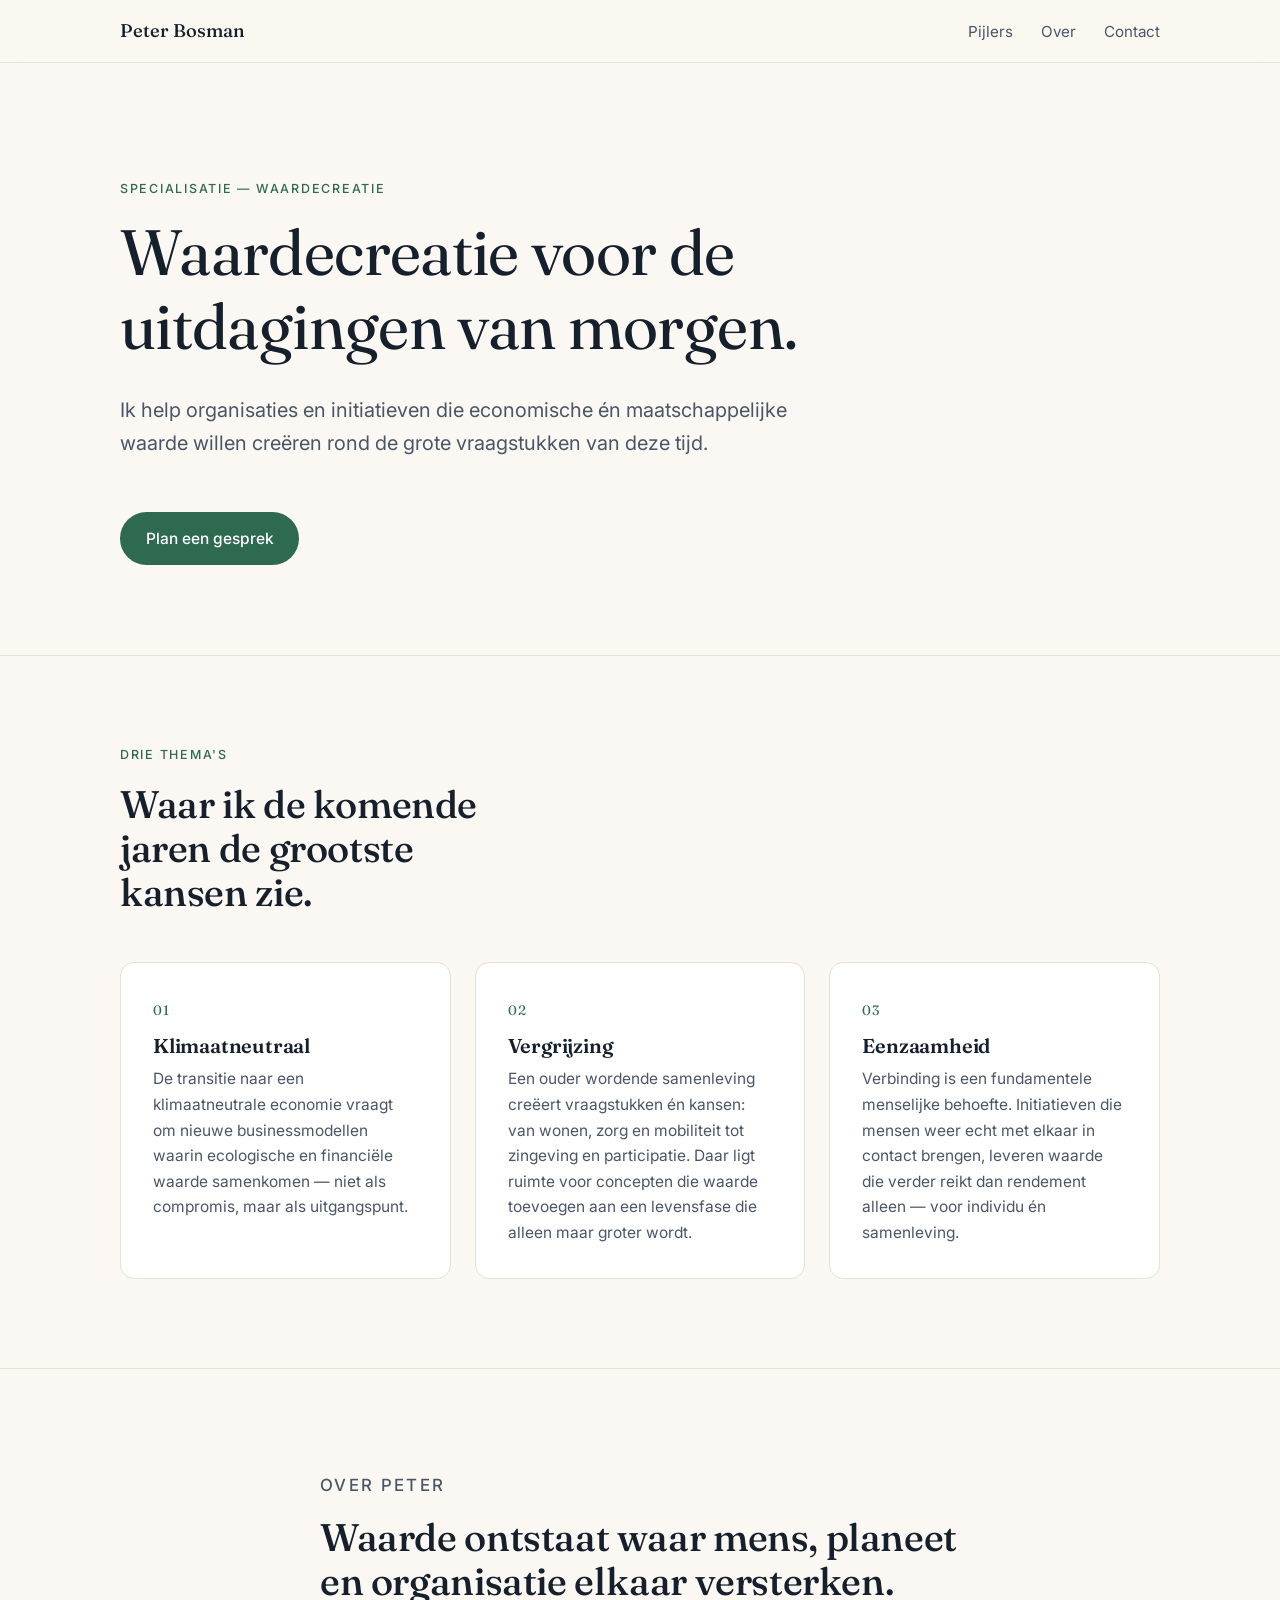
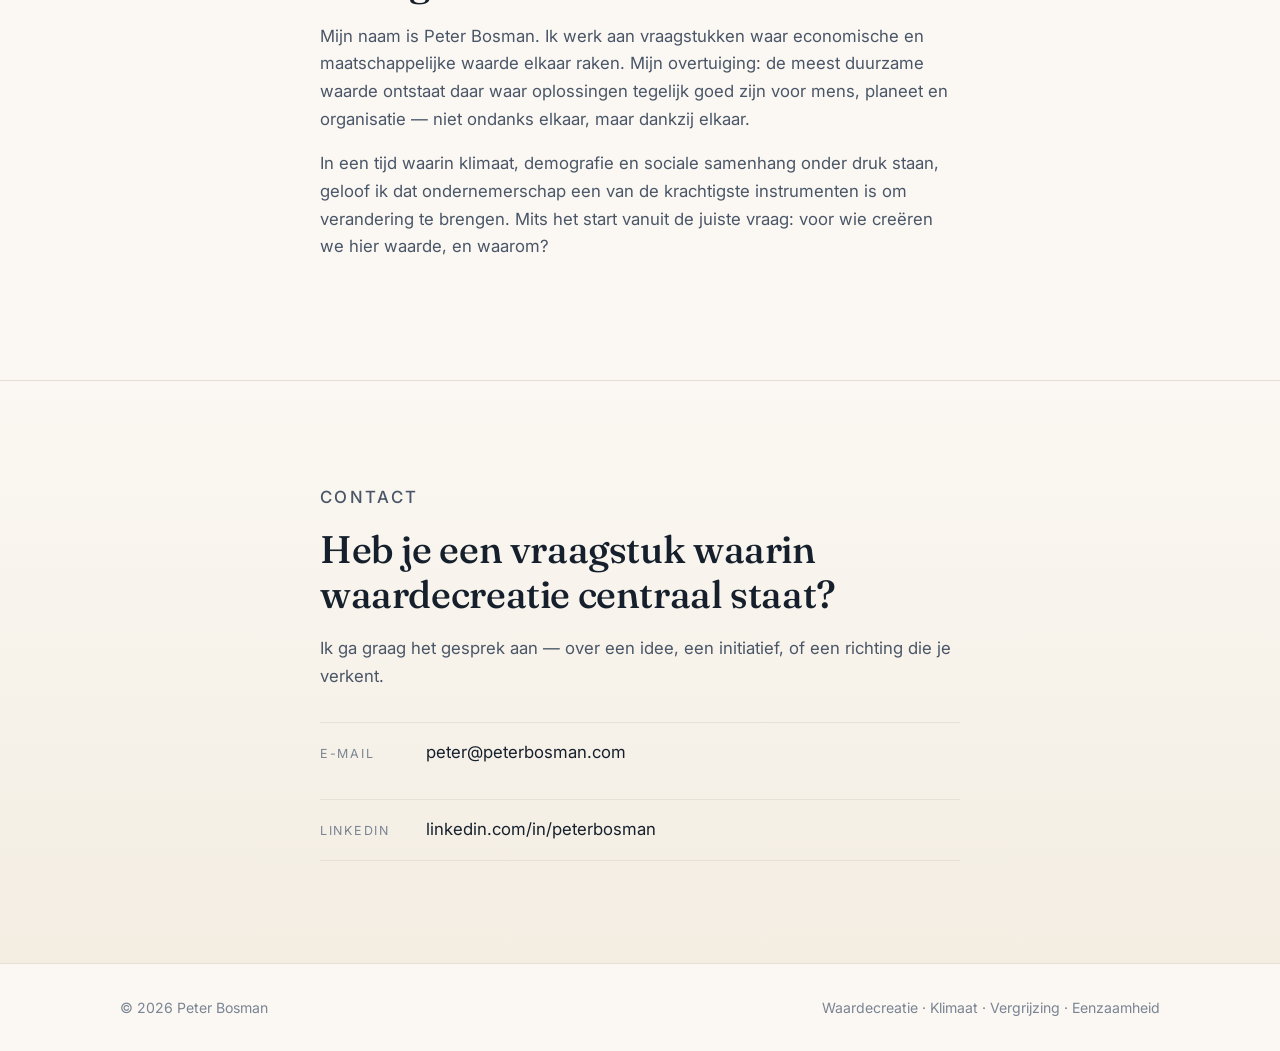
==== index.html @ 2e10d00f "Add files via upload" ====
<!doctype html>
<html lang="nl">
<head>
  <meta charset="utf-8" />
  <meta name="viewport" content="width=device-width, initial-scale=1" />
  <title>Peter Bosman — Waardecreatie</title>
  <meta name="description" content="Peter Bosman helpt organisaties en initiatieven waardecreatie vormgeven rond klimaatneutraal, vergrijzing en eenzaamheid." />
  <meta property="og:title" content="Peter Bosman — Waardecreatie" />
  <meta property="og:description" content="Waardecreatie voor de uitdagingen van morgen: klimaatneutraal, vergrijzing en eenzaamheid." />
  <meta property="og:type" content="website" />
  <meta property="og:url" content="https://peterbosman.com" />
  <link rel="preconnect" href="https://fonts.googleapis.com" />
  <link rel="preconnect" href="https://fonts.gstatic.com" crossorigin />
  <link rel="stylesheet" href="https://fonts.googleapis.com/css2?family=Fraunces:opsz,wght@9..144,400;9..144,500;9..144,600&family=Inter:wght@400;500;600&display=swap" />
  <link rel="stylesheet" href="styles.css" />
</head>
<body>
  <header class="site-header">
    <div class="container header-inner">
      <a href="#top" class="brand">Peter Bosman</a>
      <nav aria-label="Hoofdnavigatie">
        <a href="#pijlers">Pijlers</a>
        <a href="#over">Over</a>
        <a href="#contact">Contact</a>
      </nav>
    </div>
  </header>

  <main id="top">
    <section class="hero">
      <div class="container">
        <p class="eyebrow">Specialisatie — Waardecreatie</p>
        <h1>Waardecreatie voor de uitdagingen van morgen.</h1>
        <p class="lede">
          Ik help organisaties en initiatieven die economische én maatschappelijke waarde willen creëren rond de grote vraagstukken van deze tijd.
        </p>
        <a class="cta" href="#contact">Plan een gesprek</a>
      </div>
    </section>

    <section id="pijlers" class="pillars">
      <div class="container">
        <header class="section-head">
          <p class="eyebrow">Drie thema's</p>
          <h2>Waar ik de komende jaren de grootste kansen zie.</h2>
        </header>

        <div class="cards">
          <article class="card">
            <span class="card-index">01</span>
            <h3>Klimaatneutraal</h3>
            <p>
              De transitie naar een klimaatneutrale economie vraagt om nieuwe businessmodellen
              waarin ecologische en financiële waarde samenkomen — niet als compromis, maar als
              uitgangspunt.
            </p>
          </article>

          <article class="card">
            <span class="card-index">02</span>
            <h3>Vergrijzing</h3>
            <p>
              Een ouder wordende samenleving creëert vraagstukken én kansen: van wonen, zorg en
              mobiliteit tot zingeving en participatie. Daar ligt ruimte voor concepten die
              waarde toevoegen aan een levensfase die alleen maar groter wordt.
            </p>
          </article>

          <article class="card">
            <span class="card-index">03</span>
            <h3>Eenzaamheid</h3>
            <p>
              Verbinding is een fundamentele menselijke behoefte. Initiatieven die mensen weer
              echt met elkaar in contact brengen, leveren waarde die verder reikt dan rendement
              alleen — voor individu én samenleving.
            </p>
          </article>
        </div>
      </div>
    </section>

    <section id="over" class="about">
      <div class="container narrow">
        <p class="eyebrow">Over Peter</p>
        <h2>Waarde ontstaat waar mens, planeet en organisatie elkaar versterken.</h2>
        <p>
          Mijn naam is Peter Bosman. Ik werk aan vraagstukken waar economische en maatschappelijke
          waarde elkaar raken. Mijn overtuiging: de meest duurzame waarde ontstaat daar waar
          oplossingen tegelijk goed zijn voor mens, planeet en organisatie — niet ondanks elkaar,
          maar dankzij elkaar.
        </p>
        <p>
          In een tijd waarin klimaat, demografie en sociale samenhang onder druk staan, geloof ik
          dat ondernemerschap een van de krachtigste instrumenten is om verandering te brengen.
          Mits het start vanuit de juiste vraag: voor wie creëren we hier waarde, en waarom?
        </p>
      </div>
    </section>

    <section id="contact" class="contact">
      <div class="container narrow">
        <p class="eyebrow">Contact</p>
        <h2>Heb je een vraagstuk waarin waardecreatie centraal staat?</h2>
        <p>Ik ga graag het gesprek aan — over een idee, een initiatief, of een richting die je verkent.</p>
        <ul class="contact-list">
          <li>
            <span class="contact-label">E-mail</span>
            <a href="mailto:peter@peterbosman.com">peter@peterbosman.com</a>
          </li>
          <li>
            <span class="contact-label">LinkedIn</span>
            <a href="https://www.linkedin.com/" rel="noopener">linkedin.com/in/peterbosman</a>
          </li>
        </ul>
      </div>
    </section>
  </main>

  <footer class="site-footer">
    <div class="container footer-inner">
      <span>&copy; <span id="year">2026</span> Peter Bosman</span>
      <span class="footer-tag">Waardecreatie · Klimaat · Vergrijzing · Eenzaamheid</span>
    </div>
  </footer>

  <script>
    document.getElementById('year').textContent = new Date().getFullYear();
  </script>
</body>
</html>
---- styles.css ----
:root {
  --bg: #fbf8f3;
  --bg-elevated: #ffffff;
  --ink: #16202c;
  --ink-soft: #4a5667;
  --ink-muted: #7a8493;
  --rule: #e6e0d6;
  --accent: #2d6a4f;
  --accent-ink: #1b4332;
  --accent-soft: #d8e6dd;
  --max: 1120px;
  --narrow: 720px;
  --radius: 14px;
  --shadow: 0 1px 2px rgba(22, 32, 44, 0.04), 0 8px 24px rgba(22, 32, 44, 0.05);
}

* { box-sizing: border-box; }

html { scroll-behavior: smooth; }

body {
  margin: 0;
  font-family: 'Inter', system-ui, -apple-system, 'Segoe UI', Roboto, sans-serif;
  font-size: 17px;
  line-height: 1.65;
  color: var(--ink);
  background: var(--bg);
  -webkit-font-smoothing: antialiased;
  text-rendering: optimizeLegibility;
}

h1, h2, h3 {
  font-family: 'Fraunces', Georgia, 'Times New Roman', serif;
  font-weight: 500;
  letter-spacing: -0.01em;
  color: var(--ink);
  margin: 0 0 0.5em;
  line-height: 1.15;
}

h1 { font-size: clamp(2.2rem, 4.6vw + 1rem, 4rem); font-weight: 400; }
h2 { font-size: clamp(1.6rem, 2.2vw + 1rem, 2.4rem); }
h3 { font-size: 1.25rem; font-weight: 600; }

p { margin: 0 0 1em; }

a {
  color: var(--accent-ink);
  text-decoration: none;
  border-bottom: 1px solid currentColor;
  transition: color 0.15s ease;
}

a:hover { color: var(--accent); }

.container {
  max-width: var(--max);
  margin: 0 auto;
  padding: 0 clamp(1.25rem, 4vw, 2.5rem);
}

.container.narrow { max-width: var(--narrow); }

.eyebrow {
  font-size: 0.78rem;
  text-transform: uppercase;
  letter-spacing: 0.14em;
  color: var(--accent);
  font-weight: 500;
  margin: 0 0 1rem;
}

/* Header */
.site-header {
  position: sticky;
  top: 0;
  z-index: 10;
  background: rgba(251, 248, 243, 0.85);
  backdrop-filter: saturate(140%) blur(8px);
  border-bottom: 1px solid var(--rule);
}

.header-inner {
  display: flex;
  align-items: center;
  justify-content: space-between;
  padding-top: 1rem;
  padding-bottom: 1rem;
}

.brand {
  font-family: 'Fraunces', Georgia, serif;
  font-size: 1.15rem;
  font-weight: 500;
  color: var(--ink);
  border: 0;
}

.site-header nav {
  display: flex;
  gap: clamp(1rem, 2.5vw, 1.75rem);
}

.site-header nav a {
  color: var(--ink-soft);
  border: 0;
  font-size: 0.95rem;
}

.site-header nav a:hover { color: var(--accent); }

/* Hero */
.hero {
  padding: clamp(4rem, 9vw, 7.5rem) 0 clamp(3.5rem, 7vw, 6rem);
}

.hero h1 {
  max-width: 18ch;
}

.lede {
  font-size: clamp(1.05rem, 0.6vw + 1rem, 1.25rem);
  color: var(--ink-soft);
  max-width: 56ch;
  margin-top: 1.25rem;
}

.cta {
  display: inline-block;
  margin-top: 2rem;
  padding: 0.85rem 1.6rem;
  background: var(--accent);
  color: #fff;
  border: 0;
  border-radius: 999px;
  font-weight: 500;
  font-size: 0.97rem;
  transition: background 0.15s ease, transform 0.15s ease;
}

.cta:hover {
  background: var(--accent-ink);
  color: #fff;
  transform: translateY(-1px);
}

/* Pillars */
.pillars {
  padding: clamp(3.5rem, 7vw, 6rem) 0;
  border-top: 1px solid var(--rule);
}

.section-head {
  max-width: 38ch;
  margin-bottom: clamp(2rem, 4vw, 3rem);
}

.cards {
  display: grid;
  grid-template-columns: repeat(auto-fit, minmax(260px, 1fr));
  gap: clamp(1rem, 2vw, 1.5rem);
}

.card {
  background: var(--bg-elevated);
  border: 1px solid var(--rule);
  border-radius: var(--radius);
  padding: clamp(1.5rem, 2.5vw, 2rem);
  transition: transform 0.2s ease, box-shadow 0.2s ease, border-color 0.2s ease;
}

.card:hover {
  transform: translateY(-2px);
  box-shadow: var(--shadow);
  border-color: var(--accent-soft);
}

.card-index {
  display: inline-block;
  font-family: 'Fraunces', Georgia, serif;
  font-size: 0.85rem;
  color: var(--accent);
  letter-spacing: 0.08em;
  margin-bottom: 0.75rem;
}

.card h3 { margin-bottom: 0.6rem; }

.card p {
  color: var(--ink-soft);
  font-size: 0.97rem;
  margin: 0;
}

/* About */
.about {
  padding: clamp(4rem, 8vw, 6.5rem) 0;
  border-top: 1px solid var(--rule);
}

.about p {
  color: var(--ink-soft);
  font-size: 1.05rem;
}

/* Contact */
.contact {
  padding: clamp(4rem, 8vw, 6.5rem) 0;
  border-top: 1px solid var(--rule);
  background: linear-gradient(180deg, var(--bg) 0%, #f3ede2 100%);
}

.contact p {
  color: var(--ink-soft);
  font-size: 1.05rem;
}

.contact-list {
  list-style: none;
  margin: 2rem 0 0;
  padding: 0;
  display: grid;
  gap: 1rem;
}

.contact-list li {
  display: grid;
  grid-template-columns: 90px 1fr;
  align-items: baseline;
  gap: 1rem;
  padding: 1rem 0;
  border-top: 1px solid var(--rule);
}

.contact-list li:last-child { border-bottom: 1px solid var(--rule); }

.contact-label {
  font-size: 0.78rem;
  text-transform: uppercase;
  letter-spacing: 0.14em;
  color: var(--ink-muted);
}

.contact-list a {
  font-size: 1.05rem;
  border: 0;
  color: var(--ink);
}

.contact-list a:hover { color: var(--accent); }

/* Footer */
.site-footer {
  border-top: 1px solid var(--rule);
  padding: 2rem 0;
  font-size: 0.88rem;
  color: var(--ink-muted);
}

.footer-inner {
  display: flex;
  justify-content: space-between;
  gap: 1rem;
  flex-wrap: wrap;
}

@media (max-width: 540px) {
  .site-header nav a:nth-child(1) { display: none; }
  .footer-tag { display: none; }
  .contact-list li { grid-template-columns: 1fr; gap: 0.25rem; }
}

@media (prefers-reduced-motion: reduce) {
  html { scroll-behavior: auto; }
  * { transition: none !important; }
}
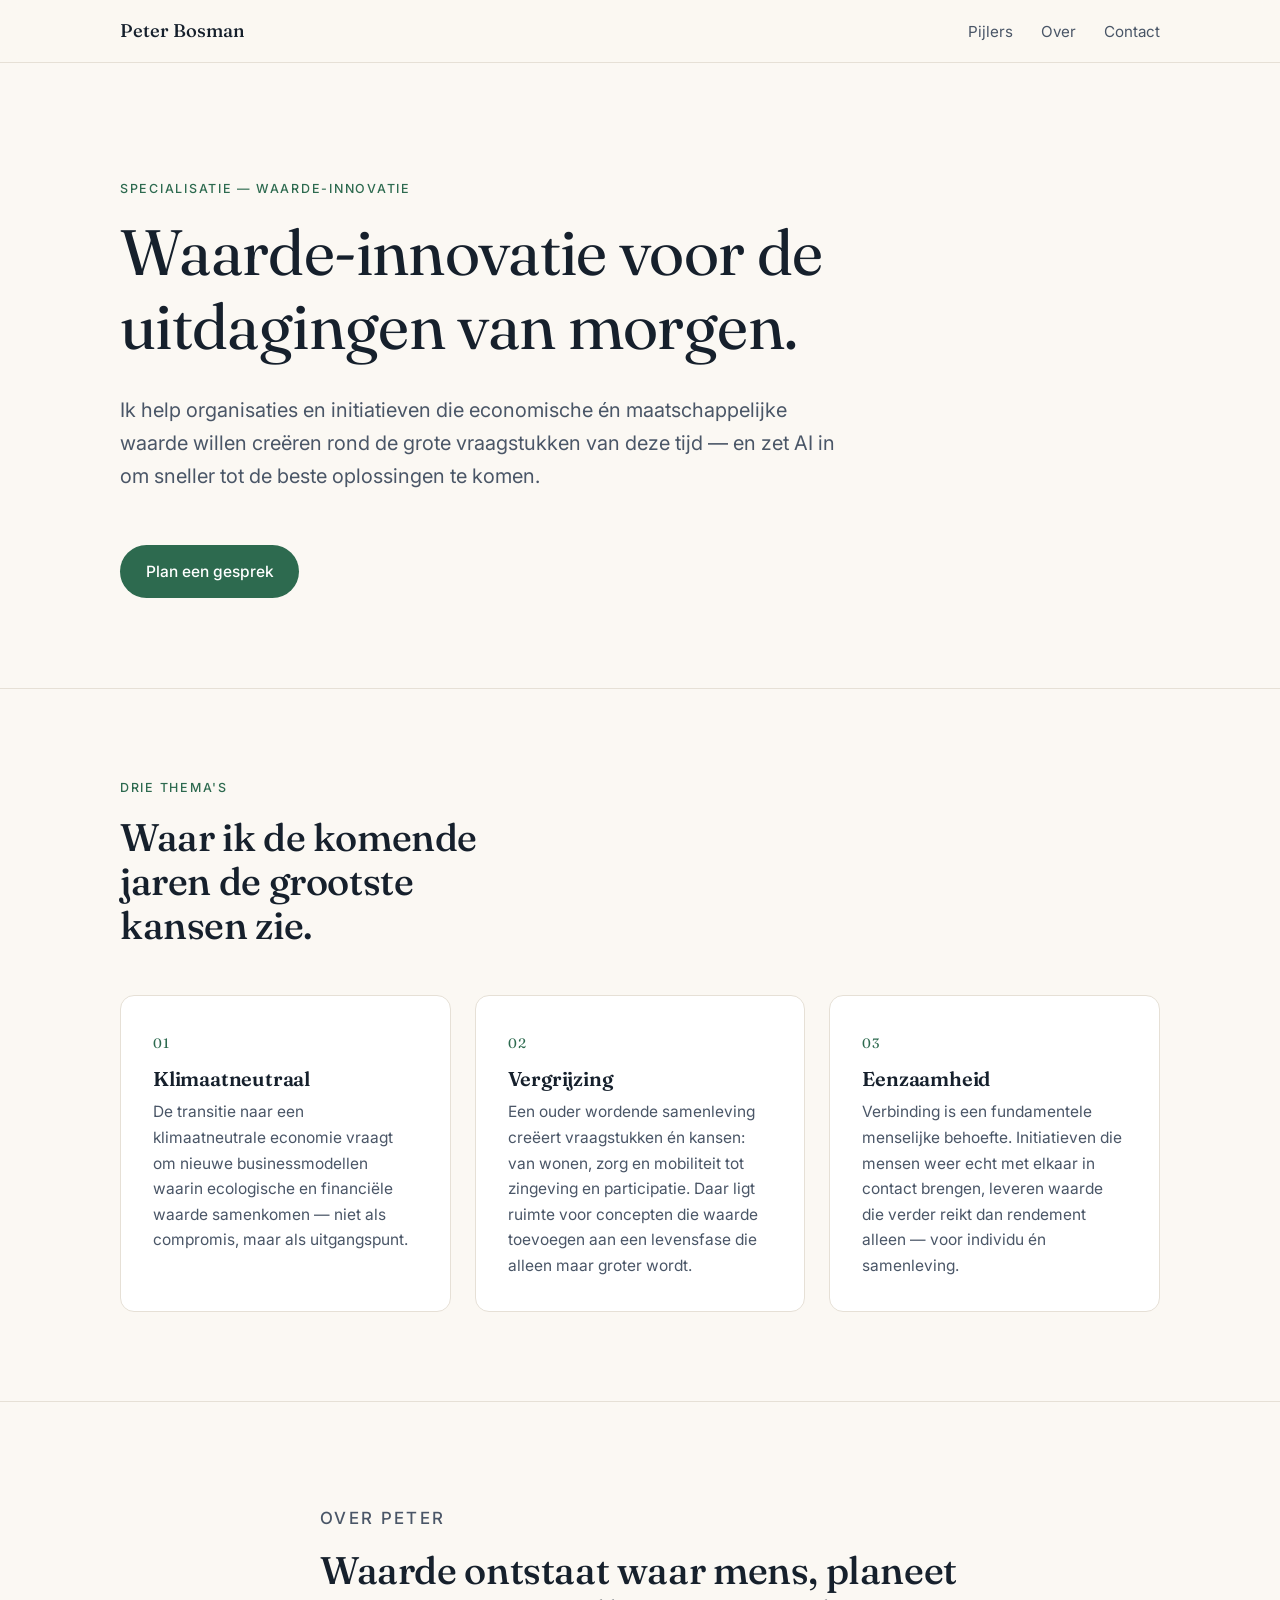
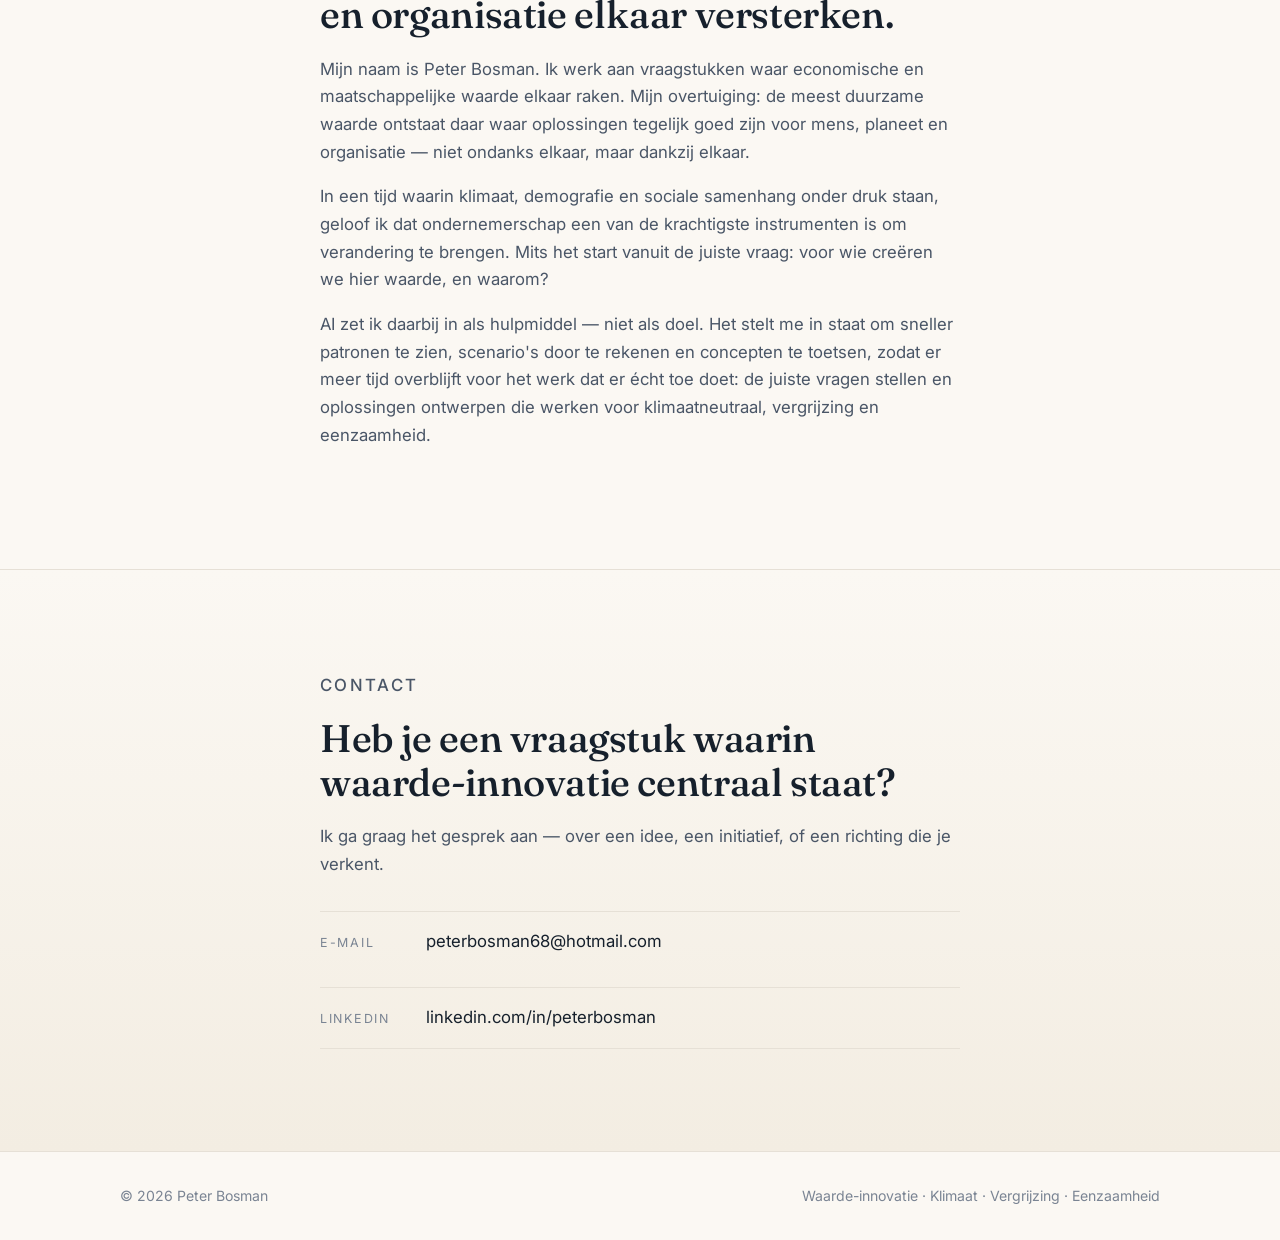
==== commit d6e5b210: "Change references from waardecreatie to waarde-innovatie" ====
--- a/index.html
+++ b/index.html
@@ -3,10 +3,10 @@
 <head>
   <meta charset="utf-8" />
   <meta name="viewport" content="width=device-width, initial-scale=1" />
-  <title>Peter Bosman — Waardecreatie</title>
-  <meta name="description" content="Peter Bosman helpt organisaties en initiatieven waardecreatie vormgeven rond klimaatneutraal, vergrijzing en eenzaamheid." />
-  <meta property="og:title" content="Peter Bosman — Waardecreatie" />
-  <meta property="og:description" content="Waardecreatie voor de uitdagingen van morgen: klimaatneutraal, vergrijzing en eenzaamheid." />
+  <title>Peter Bosman — Waarde-innovatie</title>
+  <meta name="description" content="Peter Bosman helpt organisaties en initiatieven waarde-innovatie vormgeven rond klimaatneutraal, vergrijzing en eenzaamheid — met AI als versneller." />
+  <meta property="og:title" content="Peter Bosman — Waarde-innovatie" />
+  <meta property="og:description" content="Waarde-innovatie voor de uitdagingen van morgen: klimaatneutraal, vergrijzing en eenzaamheid, met AI als hulpmiddel." />
   <meta property="og:type" content="website" />
   <meta property="og:url" content="https://peterbosman.com" />
   <link rel="preconnect" href="https://fonts.googleapis.com" />
@@ -29,10 +29,10 @@
   <main id="top">
     <section class="hero">
       <div class="container">
-        <p class="eyebrow">Specialisatie — Waardecreatie</p>
-        <h1>Waardecreatie voor de uitdagingen van morgen.</h1>
+        <p class="eyebrow">Specialisatie — Waarde-innovatie</p>
+        <h1>Waarde-innovatie voor de uitdagingen van morgen.</h1>
         <p class="lede">
-          Ik help organisaties en initiatieven die economische én maatschappelijke waarde willen creëren rond de grote vraagstukken van deze tijd.
+          Ik help organisaties en initiatieven die economische én maatschappelijke waarde willen creëren rond de grote vraagstukken van deze tijd — en zet AI in om sneller tot de beste oplossingen te komen.
         </p>
         <a class="cta" href="#contact">Plan een gesprek</a>
       </div>
@@ -94,18 +94,24 @@
           dat ondernemerschap een van de krachtigste instrumenten is om verandering te brengen.
           Mits het start vanuit de juiste vraag: voor wie creëren we hier waarde, en waarom?
         </p>
+        <p>
+          AI zet ik daarbij in als hulpmiddel — niet als doel. Het stelt me in staat om sneller
+          patronen te zien, scenario's door te rekenen en concepten te toetsen, zodat er meer
+          tijd overblijft voor het werk dat er écht toe doet: de juiste vragen stellen en
+          oplossingen ontwerpen die werken voor klimaatneutraal, vergrijzing en eenzaamheid.
+        </p>
       </div>
     </section>
 
     <section id="contact" class="contact">
       <div class="container narrow">
         <p class="eyebrow">Contact</p>
-        <h2>Heb je een vraagstuk waarin waardecreatie centraal staat?</h2>
+        <h2>Heb je een vraagstuk waarin waarde-innovatie centraal staat?</h2>
         <p>Ik ga graag het gesprek aan — over een idee, een initiatief, of een richting die je verkent.</p>
         <ul class="contact-list">
           <li>
             <span class="contact-label">E-mail</span>
-            <a href="mailto:peter@peterbosman.com">peter@peterbosman.com</a>
+            <a href="mailto:peterbosman68@hotmail.com">peterbosman68@hotmail.com</a>
           </li>
           <li>
             <span class="contact-label">LinkedIn</span>
@@ -119,7 +125,7 @@
   <footer class="site-footer">
     <div class="container footer-inner">
       <span>&copy; <span id="year">2026</span> Peter Bosman</span>
-      <span class="footer-tag">Waardecreatie · Klimaat · Vergrijzing · Eenzaamheid</span>
+      <span class="footer-tag">Waarde-innovatie · Klimaat · Vergrijzing · Eenzaamheid</span>
     </div>
   </footer>
 
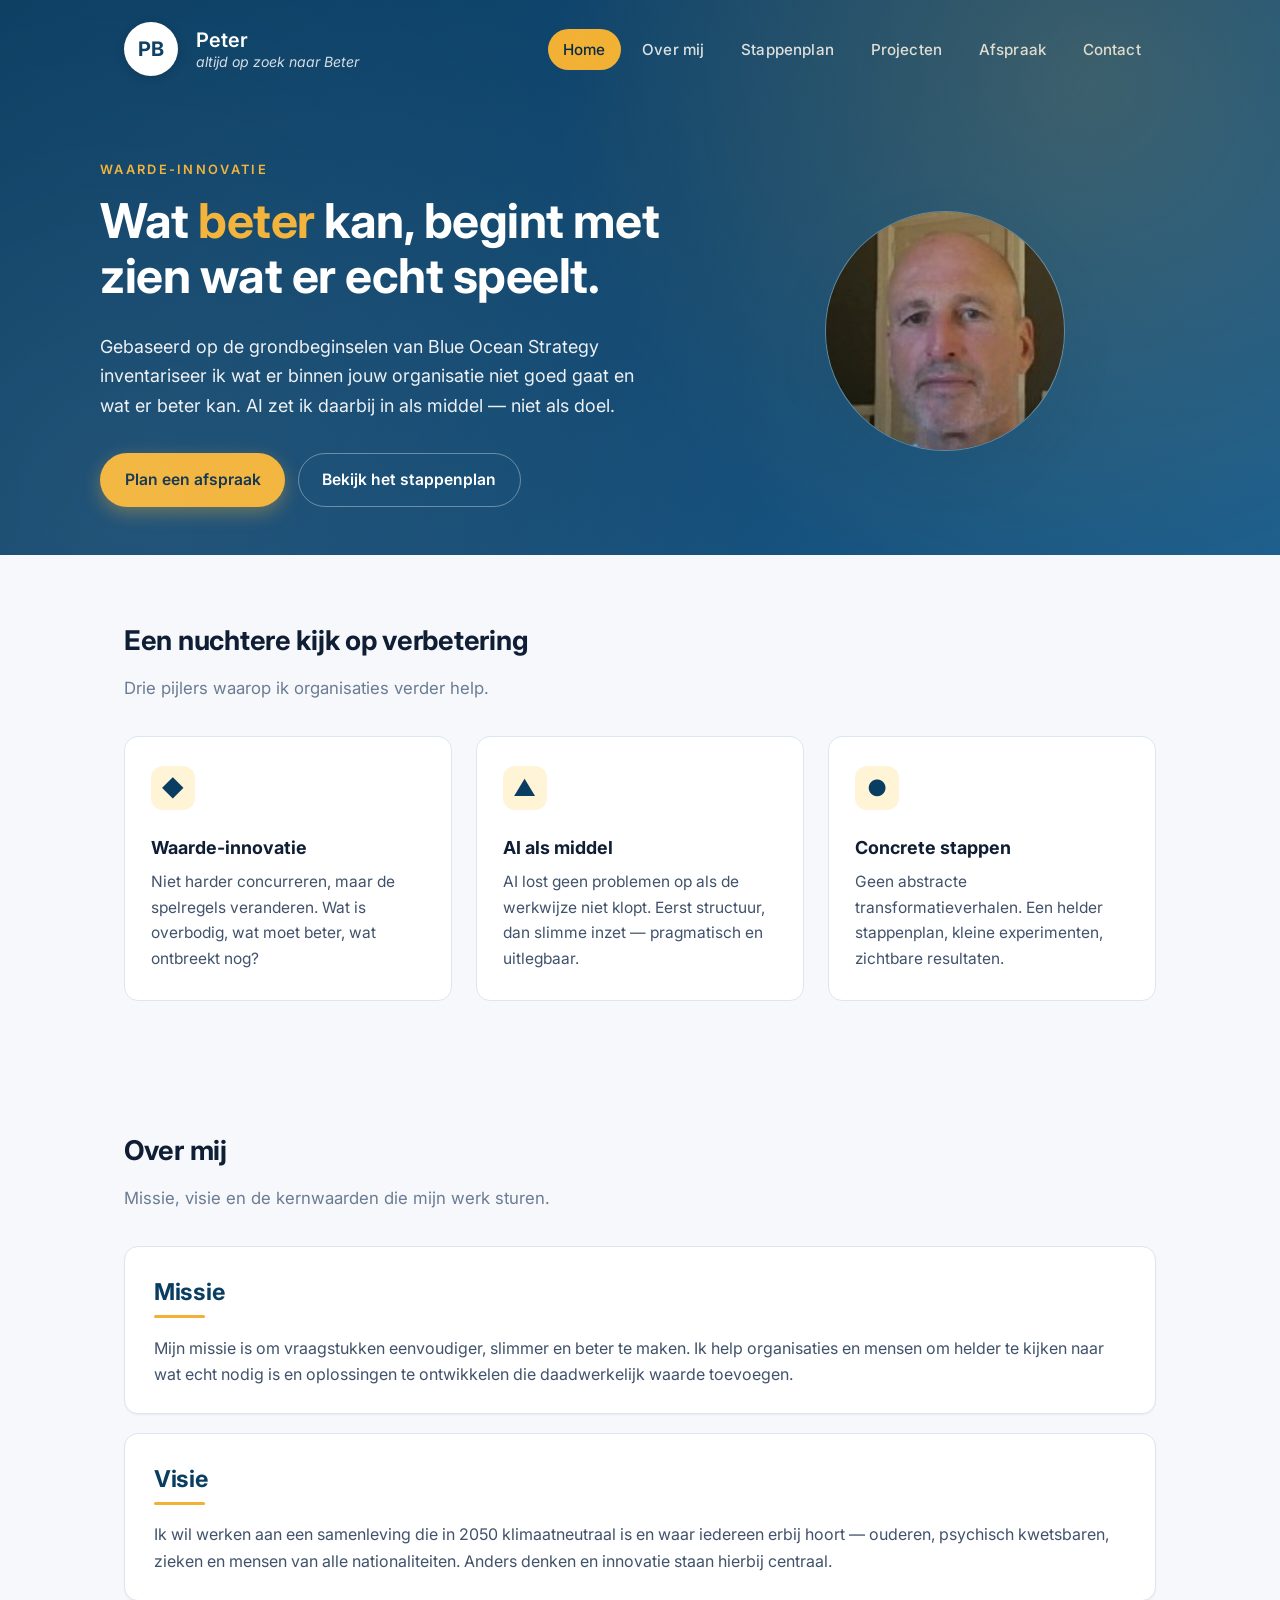
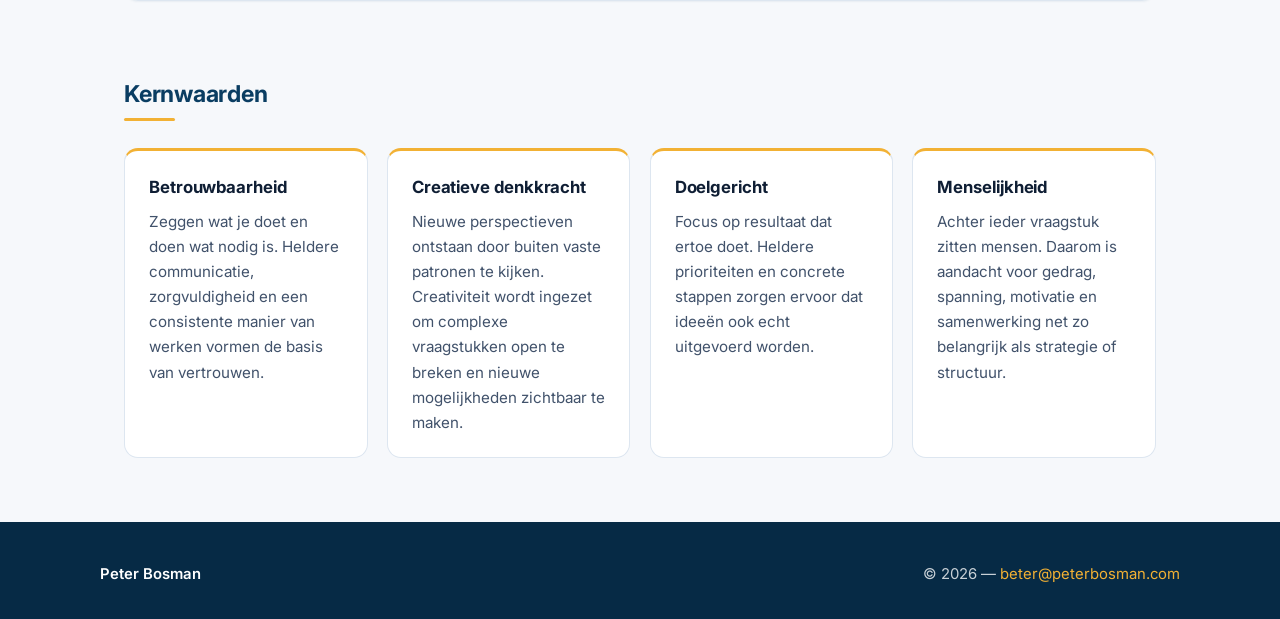
==== commit 38117639: "Add complete website files" ====
--- a/index.html
+++ b/index.html
@@ -1,136 +1,153 @@
-<!doctype html>
+<!DOCTYPE html>
 <html lang="nl">
 <head>
-  <meta charset="utf-8" />
-  <meta name="viewport" content="width=device-width, initial-scale=1" />
-  <title>Peter Bosman — Waarde-innovatie</title>
-  <meta name="description" content="Peter Bosman helpt organisaties en initiatieven waarde-innovatie vormgeven rond klimaatneutraal, vergrijzing en eenzaamheid — met AI als versneller." />
-  <meta property="og:title" content="Peter Bosman — Waarde-innovatie" />
-  <meta property="og:description" content="Waarde-innovatie voor de uitdagingen van morgen: klimaatneutraal, vergrijzing en eenzaamheid, met AI als hulpmiddel." />
-  <meta property="og:type" content="website" />
-  <meta property="og:url" content="https://peterbosman.com" />
-  <link rel="preconnect" href="https://fonts.googleapis.com" />
-  <link rel="preconnect" href="https://fonts.gstatic.com" crossorigin />
-  <link rel="stylesheet" href="https://fonts.googleapis.com/css2?family=Fraunces:opsz,wght@9..144,400;9..144,500;9..144,600&family=Inter:wght@400;500;600&display=swap" />
-  <link rel="stylesheet" href="styles.css" />
+    <meta charset="UTF-8">
+    <meta name="viewport" content="width=device-width, initial-scale=1.0">
+    <meta name="description" content="Peter Bosman helpt organisaties met waarde-innovatie en AI: ontdek wat beter kan, vereenvoudig wat overbodig is, en zet AI in als middel — niet als doel.">
+    <title>Peter Bosman — Waarde-innovatie</title>
+    <link rel="preconnect" href="https://fonts.googleapis.com">
+    <link rel="preconnect" href="https://fonts.gstatic.com" crossorigin>
+    <link href="https://fonts.googleapis.com/css2?family=Inter:wght@400;500;600;700&display=swap" rel="stylesheet">
+    <link rel="stylesheet" href="styles/style.css">
 </head>
 <body>
-  <header class="site-header">
-    <div class="container header-inner">
-      <a href="#top" class="brand">Peter Bosman</a>
-      <nav aria-label="Hoofdnavigatie">
-        <a href="#pijlers">Pijlers</a>
-        <a href="#over">Over</a>
-        <a href="#contact">Contact</a>
-      </nav>
-    </div>
-  </header>
+    <header class="site-header">
+        <div class="header-inner">
+            <div class="header-row">
+                <a class="brand" href="index.html">
+                    <span class="brand-mark">PB</span>
+                    <span class="brand-text">
+                        <span class="brand-name">Peter</span>
+                        <span class="brand-tagline">altijd op zoek naar Beter</span>
+                    </span>
+                </a>
+                <nav class="site-nav" aria-label="Hoofdmenu">
+                    <a href="index.html" class="active">Home</a>
+                    <a href="index.html#over-mij">Over mij</a>
+                    <a href="stappenplan.html">Stappenplan</a>
+                    <a href="projecten.html">Projecten</a>
+                    <a href="afspraak.html">Afspraak</a>
+                    <a href="contact.html">Contact</a>
+                </nav>
+            </div>
+        </div>
 
-  <main id="top">
-    <section class="hero">
-      <div class="container">
-        <p class="eyebrow">Specialisatie — Waarde-innovatie</p>
-        <h1>Waarde-innovatie voor de uitdagingen van morgen.</h1>
-        <p class="lede">
-          Ik help organisaties en initiatieven die economische én maatschappelijke waarde willen creëren rond de grote vraagstukken van deze tijd — en zet AI in om sneller tot de beste oplossingen te komen.
-        </p>
-        <a class="cta" href="#contact">Plan een gesprek</a>
-      </div>
-    </section>
+        <section class="hero">
+            <div class="hero-inner">
+                <div>
+                    <span class="hero-eyebrow">Waarde-innovatie</span>
+                    <h1>Wat <em>beter</em> kan, begint met<br>zien wat er echt speelt.</h1>
+                    <p class="hero-lead">
+                        Gebaseerd op de grondbeginselen van Blue Ocean Strategy inventariseer ik
+                        wat er binnen jouw organisatie niet goed gaat en wat er beter kan.
+                        AI zet ik daarbij in als middel — niet als doel.
+                    </p>
+                    <div class="hero-actions">
+                        <a class="btn btn-primary" href="afspraak.html">Plan een afspraak</a>
+                        <a class="btn btn-ghost" href="stappenplan.html">Bekijk het stappenplan</a>
+                    </div>
+                </div>
+                <div class="hero-portrait">
+                    <div class="portrait-frame">
+                        <img src="images/peter.jpg" alt="Portret van Peter Bosman" onerror="this.style.display='none'; this.parentNode.textContent='Peter';">
+                    </div>
+                </div>
+            </div>
+        </section>
+    </header>
 
-    <section id="pijlers" class="pillars">
-      <div class="container">
-        <header class="section-head">
-          <p class="eyebrow">Drie thema's</p>
-          <h2>Waar ik de komende jaren de grootste kansen zie.</h2>
-        </header>
+    <main>
+        <section class="section">
+            <h2 class="section-title">Een nuchtere kijk op verbetering</h2>
+            <p class="section-subtitle">
+                Drie pijlers waarop ik organisaties verder help.
+            </p>
+            <div class="pillars">
+                <article class="pillar">
+                    <div class="pillar-icon">◆</div>
+                    <h3>Waarde-innovatie</h3>
+                    <p>Niet harder concurreren, maar de spelregels veranderen. Wat is overbodig, wat moet beter, wat ontbreekt nog?</p>
+                </article>
+                <article class="pillar">
+                    <div class="pillar-icon">▲</div>
+                    <h3>AI als middel</h3>
+                    <p>AI lost geen problemen op als de werkwijze niet klopt. Eerst structuur, dan slimme inzet — pragmatisch en uitlegbaar.</p>
+                </article>
+                <article class="pillar">
+                    <div class="pillar-icon">●</div>
+                    <h3>Concrete stappen</h3>
+                    <p>Geen abstracte transformatieverhalen. Een helder stappenplan, kleine experimenten, zichtbare resultaten.</p>
+                </article>
+            </div>
+        </section>
 
-        <div class="cards">
-          <article class="card">
-            <span class="card-index">01</span>
-            <h3>Klimaatneutraal</h3>
-            <p>
-              De transitie naar een klimaatneutrale economie vraagt om nieuwe businessmodellen
-              waarin ecologische en financiële waarde samenkomen — niet als compromis, maar als
-              uitgangspunt.
+        <section class="section" id="over-mij">
+            <h2 class="section-title">Over mij</h2>
+            <p class="section-subtitle">
+                Missie, visie en de kernwaarden die mijn werk sturen.
             </p>
-          </article>
 
-          <article class="card">
-            <span class="card-index">02</span>
-            <h3>Vergrijzing</h3>
-            <p>
-              Een ouder wordende samenleving creëert vraagstukken én kansen: van wonen, zorg en
-              mobiliteit tot zingeving en participatie. Daar ligt ruimte voor concepten die
-              waarde toevoegen aan een levensfase die alleen maar groter wordt.
-            </p>
-          </article>
+            <div class="about-block">
+                <h3>Missie</h3>
+                <p>
+                    Mijn missie is om vraagstukken eenvoudiger, slimmer en beter te maken.
+                    Ik help organisaties en mensen om helder te kijken naar wat echt nodig
+                    is en oplossingen te ontwikkelen die daadwerkelijk waarde toevoegen.
+                </p>
+            </div>
 
-          <article class="card">
-            <span class="card-index">03</span>
-            <h3>Eenzaamheid</h3>
-            <p>
-              Verbinding is een fundamentele menselijke behoefte. Initiatieven die mensen weer
-              echt met elkaar in contact brengen, leveren waarde die verder reikt dan rendement
-              alleen — voor individu én samenleving.
-            </p>
-          </article>
+            <div class="about-block">
+                <h3>Visie</h3>
+                <p>
+                    Ik wil werken aan een samenleving die in 2050 klimaatneutraal is en
+                    waar iedereen erbij hoort — ouderen, psychisch kwetsbaren, zieken en
+                    mensen van alle nationaliteiten. Anders denken en innovatie staan
+                    hierbij centraal.
+                </p>
+            </div>
+
+            <h3 class="values-heading">Kernwaarden</h3>
+            <div class="values">
+                <article class="value">
+                    <h4>Betrouwbaarheid</h4>
+                    <p>
+                        Zeggen wat je doet en doen wat nodig is. Heldere communicatie,
+                        zorgvuldigheid en een consistente manier van werken vormen de
+                        basis van vertrouwen.
+                    </p>
+                </article>
+                <article class="value">
+                    <h4>Creatieve denkkracht</h4>
+                    <p>
+                        Nieuwe perspectieven ontstaan door buiten vaste patronen te kijken.
+                        Creativiteit wordt ingezet om complexe vraagstukken open te breken
+                        en nieuwe mogelijkheden zichtbaar te maken.
+                    </p>
+                </article>
+                <article class="value">
+                    <h4>Doelgericht</h4>
+                    <p>
+                        Focus op resultaat dat ertoe doet. Heldere prioriteiten en concrete
+                        stappen zorgen ervoor dat ideeën ook echt uitgevoerd worden.
+                    </p>
+                </article>
+                <article class="value">
+                    <h4>Menselijkheid</h4>
+                    <p>
+                        Achter ieder vraagstuk zitten mensen. Daarom is aandacht voor gedrag,
+                        spanning, motivatie en samenwerking net zo belangrijk als strategie
+                        of structuur.
+                    </p>
+                </article>
+            </div>
+        </section>
+    </main>
+
+    <footer class="site-footer">
+        <div class="footer-inner">
+            <span class="footer-brand">Peter Bosman</span>
+            <span>&copy; 2026 — <a href="mailto:beter@peterbosman.com">beter@peterbosman.com</a></span>
         </div>
-      </div>
-    </section>
-
-    <section id="over" class="about">
-      <div class="container narrow">
-        <p class="eyebrow">Over Peter</p>
-        <h2>Waarde ontstaat waar mens, planeet en organisatie elkaar versterken.</h2>
-        <p>
-          Mijn naam is Peter Bosman. Ik werk aan vraagstukken waar economische en maatschappelijke
-          waarde elkaar raken. Mijn overtuiging: de meest duurzame waarde ontstaat daar waar
-          oplossingen tegelijk goed zijn voor mens, planeet en organisatie — niet ondanks elkaar,
-          maar dankzij elkaar.
-        </p>
-        <p>
-          In een tijd waarin klimaat, demografie en sociale samenhang onder druk staan, geloof ik
-          dat ondernemerschap een van de krachtigste instrumenten is om verandering te brengen.
-          Mits het start vanuit de juiste vraag: voor wie creëren we hier waarde, en waarom?
-        </p>
-        <p>
-          AI zet ik daarbij in als hulpmiddel — niet als doel. Het stelt me in staat om sneller
-          patronen te zien, scenario's door te rekenen en concepten te toetsen, zodat er meer
-          tijd overblijft voor het werk dat er écht toe doet: de juiste vragen stellen en
-          oplossingen ontwerpen die werken voor klimaatneutraal, vergrijzing en eenzaamheid.
-        </p>
-      </div>
-    </section>
-
-    <section id="contact" class="contact">
-      <div class="container narrow">
-        <p class="eyebrow">Contact</p>
-        <h2>Heb je een vraagstuk waarin waarde-innovatie centraal staat?</h2>
-        <p>Ik ga graag het gesprek aan — over een idee, een initiatief, of een richting die je verkent.</p>
-        <ul class="contact-list">
-          <li>
-            <span class="contact-label">E-mail</span>
-            <a href="mailto:peterbosman68@hotmail.com">peterbosman68@hotmail.com</a>
-          </li>
-          <li>
-            <span class="contact-label">LinkedIn</span>
-            <a href="https://www.linkedin.com/" rel="noopener">linkedin.com/in/peterbosman</a>
-          </li>
-        </ul>
-      </div>
-    </section>
-  </main>
-
-  <footer class="site-footer">
-    <div class="container footer-inner">
-      <span>&copy; <span id="year">2026</span> Peter Bosman</span>
-      <span class="footer-tag">Waarde-innovatie · Klimaat · Vergrijzing · Eenzaamheid</span>
-    </div>
-  </footer>
-
-  <script>
-    document.getElementById('year').textContent = new Date().getFullYear();
-  </script>
+    </footer>
 </body>
 </html>
--- a/styles/style.css
+++ b/styles/style.css
@@ -0,0 +1,698 @@
+/* =====================================================
+   Peter Bosman — Waarde-innovatie
+   Professionele stijl, geinspireerd op rust, helderheid
+   en vertrouwen.
+   ===================================================== */
+
+:root {
+    --color-bg: #f6f8fb;
+    --color-surface: #ffffff;
+    --color-surface-alt: #eef3fa;
+    --color-ink: #0f1e34;
+    --color-ink-soft: #41526b;
+    --color-muted: #6b7c93;
+    --color-primary: #0a3d62;
+    --color-primary-dark: #062a45;
+    --color-accent: #f2b134;
+    --color-accent-soft: #fff4d6;
+    --color-line: #dde6f0;
+    --shadow-sm: 0 1px 2px rgba(10, 61, 98, 0.06);
+    --shadow-md: 0 8px 24px rgba(10, 61, 98, 0.08);
+    --shadow-lg: 0 20px 50px rgba(10, 61, 98, 0.12);
+    --radius-sm: 8px;
+    --radius-md: 14px;
+    --radius-lg: 22px;
+    --max-width: 1080px;
+    --font-sans: 'Inter', 'Segoe UI', system-ui, -apple-system, sans-serif;
+    --font-serif: 'Source Serif 4', 'Georgia', serif;
+}
+
+* { box-sizing: border-box; }
+
+html { scroll-behavior: smooth; }
+
+body {
+    font-family: var(--font-sans);
+    margin: 0;
+    padding: 0;
+    background: var(--color-bg);
+    color: var(--color-ink);
+    line-height: 1.65;
+    -webkit-font-smoothing: antialiased;
+    min-height: 100vh;
+    display: flex;
+    flex-direction: column;
+}
+
+img { max-width: 100%; display: block; }
+
+a { color: var(--color-primary); text-decoration: none; }
+a:hover { color: var(--color-primary-dark); text-decoration: underline; }
+
+/* ---------- Header ---------- */
+.site-header {
+    background: linear-gradient(135deg, #0a3d62 0%, #134a73 55%, #1b5e8e 100%);
+    color: #fff;
+    position: relative;
+    overflow: hidden;
+}
+.site-header::after {
+    content: "";
+    position: absolute;
+    inset: 0;
+    background:
+      radial-gradient(circle at 85% 15%, rgba(242, 177, 52, 0.18), transparent 45%),
+      radial-gradient(circle at 10% 90%, rgba(255, 255, 255, 0.08), transparent 50%);
+    pointer-events: none;
+}
+.header-inner {
+    position: relative;
+    max-width: var(--max-width);
+    margin: 0 auto;
+    padding: 1.4em 1.5em;
+    display: flex;
+    flex-direction: column;
+    gap: 1.4em;
+}
+.brand {
+    display: flex;
+    align-items: center;
+    gap: 1.1em;
+    text-decoration: none;
+    color: #fff;
+}
+.brand:hover { text-decoration: none; }
+.brand-mark {
+    width: 54px;
+    height: 54px;
+    border-radius: 50%;
+    background: #fff;
+    color: var(--color-primary);
+    font-weight: 700;
+    font-size: 1.25em;
+    letter-spacing: 0.02em;
+    display: flex;
+    align-items: center;
+    justify-content: center;
+    box-shadow: 0 2px 10px rgba(0, 0, 0, 0.18);
+    flex-shrink: 0;
+}
+.brand-text { display: flex; flex-direction: column; line-height: 1.15; }
+.brand-name {
+    font-size: 1.25em;
+    font-weight: 600;
+    letter-spacing: 0.01em;
+}
+.brand-tagline {
+    font-size: 0.88em;
+    opacity: 0.82;
+    font-style: italic;
+    margin-top: 0.15em;
+}
+
+/* ---------- Navigation ---------- */
+.site-nav {
+    display: flex;
+    flex-wrap: wrap;
+    gap: 0.4em;
+    margin-left: auto;
+}
+.site-nav a {
+    color: rgba(255, 255, 255, 0.85);
+    padding: 0.5em 1em;
+    border-radius: 999px;
+    font-weight: 500;
+    font-size: 0.95em;
+    letter-spacing: 0.01em;
+    transition: background 0.2s ease, color 0.2s ease;
+    text-decoration: none;
+}
+.site-nav a:hover {
+    background: rgba(255, 255, 255, 0.12);
+    color: #fff;
+    text-decoration: none;
+}
+.site-nav a.active {
+    background: var(--color-accent);
+    color: var(--color-primary-dark);
+}
+
+.header-row {
+    display: flex;
+    align-items: center;
+    justify-content: space-between;
+    gap: 1.5em;
+    flex-wrap: wrap;
+}
+
+/* ---------- Hero ---------- */
+.hero {
+    position: relative;
+    padding: 3.5em 1.5em 3em;
+    color: #fff;
+}
+.hero-inner {
+    max-width: var(--max-width);
+    margin: 0 auto;
+    display: grid;
+    grid-template-columns: 1.2fr 1fr;
+    gap: 3em;
+    align-items: center;
+}
+.hero-eyebrow {
+    display: inline-block;
+    font-size: 0.8em;
+    font-weight: 600;
+    letter-spacing: 0.18em;
+    text-transform: uppercase;
+    color: var(--color-accent);
+    margin-bottom: 1em;
+}
+.hero h1 {
+    font-size: clamp(2em, 4vw, 3em);
+    line-height: 1.15;
+    margin: 0 0 0.6em 0;
+    font-weight: 700;
+    letter-spacing: -0.01em;
+}
+.hero h1 em {
+    font-style: normal;
+    color: var(--color-accent);
+}
+.hero-lead {
+    font-size: 1.12em;
+    line-height: 1.65;
+    color: rgba(255, 255, 255, 0.92);
+    max-width: 38em;
+    margin: 0 0 1.8em 0;
+}
+.hero-actions { display: flex; gap: 0.8em; flex-wrap: wrap; }
+
+.hero-portrait {
+    position: relative;
+    display: flex;
+    justify-content: center;
+    align-items: center;
+}
+.hero-portrait .portrait-frame {
+    width: 240px;
+    height: 240px;
+    border-radius: 50%;
+    background: rgba(255, 255, 255, 0.08);
+    border: 1px solid rgba(255, 255, 255, 0.25);
+    box-shadow: var(--shadow-lg);
+    overflow: hidden;
+    display: flex;
+    align-items: center;
+    justify-content: center;
+    color: rgba(255, 255, 255, 0.55);
+    font-size: 0.9em;
+}
+.hero-portrait .portrait-frame img {
+    width: 100%; height: 100%; object-fit: cover;
+}
+
+/* ---------- Buttons ---------- */
+.btn {
+    display: inline-flex;
+    align-items: center;
+    gap: 0.5em;
+    padding: 0.85em 1.5em;
+    border-radius: 999px;
+    font-weight: 600;
+    font-size: 0.98em;
+    text-decoration: none;
+    transition: transform 0.15s ease, box-shadow 0.2s ease, background 0.2s ease;
+    border: 1px solid transparent;
+    cursor: pointer;
+}
+.btn-primary {
+    background: var(--color-accent);
+    color: var(--color-primary-dark);
+    box-shadow: 0 6px 18px rgba(242, 177, 52, 0.35);
+}
+.btn-primary:hover {
+    background: #ffc04f;
+    color: var(--color-primary-dark);
+    text-decoration: none;
+    transform: translateY(-1px);
+}
+.btn-ghost {
+    background: transparent;
+    color: #fff;
+    border-color: rgba(255, 255, 255, 0.35);
+}
+.btn-ghost:hover {
+    background: rgba(255, 255, 255, 0.1);
+    color: #fff;
+    text-decoration: none;
+}
+
+/* ---------- Page header (sub-pages) ---------- */
+.page-header {
+    background: linear-gradient(135deg, #0a3d62 0%, #134a73 100%);
+    color: #fff;
+    padding: 2.8em 1.5em 3.2em;
+    position: relative;
+}
+.page-header-inner {
+    max-width: var(--max-width);
+    margin: 0 auto;
+    text-align: center;
+}
+.page-header h1 {
+    font-size: clamp(1.8em, 3vw, 2.4em);
+    margin: 0;
+    font-weight: 700;
+    letter-spacing: -0.01em;
+}
+.page-header .page-subtitle {
+    margin: 0.6em 0 0;
+    color: rgba(255, 255, 255, 0.82);
+    font-size: 1.05em;
+}
+
+/* ---------- Main ---------- */
+main { flex: 1; }
+.section {
+    max-width: var(--max-width);
+    margin: 0 auto;
+    padding: 4em 1.5em;
+}
+.section--tight { padding: 2.5em 1.5em; }
+.section--card {
+    margin: -3em auto 4em;
+    background: var(--color-surface);
+    border-radius: var(--radius-lg);
+    box-shadow: var(--shadow-md);
+    padding: 3em 2.5em;
+    position: relative;
+    z-index: 2;
+}
+
+.section-title {
+    font-size: 1.7em;
+    margin: 0 0 0.4em;
+    color: var(--color-ink);
+    font-weight: 700;
+    letter-spacing: -0.01em;
+}
+.section-subtitle {
+    color: var(--color-muted);
+    margin: 0 0 2em;
+    font-size: 1.05em;
+}
+
+/* ---------- Pillars (home) ---------- */
+.pillars {
+    display: grid;
+    grid-template-columns: repeat(auto-fit, minmax(240px, 1fr));
+    gap: 1.5em;
+}
+.pillar {
+    background: var(--color-surface);
+    border: 1px solid var(--color-line);
+    border-radius: var(--radius-md);
+    padding: 1.8em 1.6em;
+    transition: transform 0.2s ease, box-shadow 0.2s ease, border-color 0.2s ease;
+}
+.pillar:hover {
+    transform: translateY(-3px);
+    box-shadow: var(--shadow-md);
+    border-color: transparent;
+}
+.pillar-icon {
+    width: 44px;
+    height: 44px;
+    border-radius: 12px;
+    background: var(--color-accent-soft);
+    color: var(--color-primary);
+    display: flex;
+    align-items: center;
+    justify-content: center;
+    margin-bottom: 1em;
+    font-size: 1.4em;
+    font-weight: 700;
+}
+.pillar h3 {
+    font-size: 1.12em;
+    margin: 0 0 0.4em;
+    color: var(--color-ink);
+}
+.pillar p {
+    margin: 0;
+    color: var(--color-ink-soft);
+    font-size: 0.97em;
+}
+
+/* ---------- Over mij ---------- */
+.about-block {
+    background: var(--color-surface);
+    border: 1px solid var(--color-line);
+    border-radius: var(--radius-md);
+    padding: 1.6em 1.8em;
+    margin-bottom: 1.2em;
+    box-shadow: var(--shadow-sm);
+}
+.about-block h3 {
+    font-size: 1.45em;
+    margin: 0 0 0.7em;
+    color: var(--color-primary);
+    font-weight: 700;
+    letter-spacing: -0.01em;
+    display: inline-block;
+    position: relative;
+    padding-bottom: 0.3em;
+}
+.about-block h3::after {
+    content: "";
+    position: absolute;
+    left: 0;
+    bottom: 0;
+    width: 2.2em;
+    height: 3px;
+    background: var(--color-accent);
+    border-radius: 2px;
+}
+.about-block p {
+    margin: 0;
+    color: var(--color-ink-soft);
+    font-size: 1em;
+}
+.values-heading {
+    font-size: 1.45em;
+    margin: 2.4em 0 1.2em;
+    color: var(--color-primary);
+    font-weight: 700;
+    letter-spacing: -0.01em;
+    display: inline-block;
+    position: relative;
+    padding-bottom: 0.3em;
+}
+.values-heading::after {
+    content: "";
+    position: absolute;
+    left: 0;
+    bottom: 0;
+    width: 2.2em;
+    height: 3px;
+    background: var(--color-accent);
+    border-radius: 2px;
+}
+.values {
+    display: grid;
+    grid-template-columns: repeat(auto-fit, minmax(240px, 1fr));
+    gap: 1.2em;
+}
+.value {
+    background: var(--color-surface);
+    border: 1px solid var(--color-line);
+    border-top: 3px solid var(--color-accent);
+    border-radius: var(--radius-md);
+    padding: 1.4em 1.5em;
+    transition: transform 0.2s ease, box-shadow 0.2s ease, border-color 0.2s ease;
+}
+.value:hover {
+    transform: translateY(-2px);
+    box-shadow: var(--shadow-md);
+}
+.value h4 {
+    font-size: 1.05em;
+    margin: 0 0 0.45em;
+    color: var(--color-ink);
+    font-weight: 700;
+    letter-spacing: -0.005em;
+}
+.value p {
+    margin: 0;
+    color: var(--color-ink-soft);
+    font-size: 0.95em;
+}
+
+/* ---------- Stappenplan ---------- */
+.steps {
+    list-style: none;
+    counter-reset: stepcounter;
+    padding: 0;
+    margin: 0;
+    display: grid;
+    gap: 1em;
+}
+.steps li {
+    counter-increment: stepcounter;
+    background: var(--color-surface);
+    border: 1px solid var(--color-line);
+    border-radius: var(--radius-md);
+    padding: 1.4em 1.6em 1.4em 4.5em;
+    position: relative;
+    box-shadow: var(--shadow-sm);
+    transition: transform 0.2s ease, box-shadow 0.2s ease;
+}
+.steps li:hover {
+    transform: translateX(3px);
+    box-shadow: var(--shadow-md);
+}
+.steps li::before {
+    content: counter(stepcounter);
+    position: absolute;
+    left: 1.2em;
+    top: 50%;
+    transform: translateY(-50%);
+    width: 2.2em;
+    height: 2.2em;
+    border-radius: 50%;
+    background: var(--color-primary);
+    color: #fff;
+    display: flex;
+    align-items: center;
+    justify-content: center;
+    font-weight: 700;
+    font-size: 1.05em;
+}
+.steps li strong {
+    display: block;
+    font-size: 1.08em;
+    color: var(--color-ink);
+    margin-bottom: 0.15em;
+}
+.steps li .step-desc {
+    color: var(--color-ink-soft);
+    font-size: 0.97em;
+}
+
+/* ---------- Projecten ---------- */
+.project-list {
+    list-style: none;
+    padding: 0;
+    margin: 0;
+    display: grid;
+    grid-template-columns: repeat(auto-fit, minmax(280px, 1fr));
+    gap: 1.4em;
+}
+.project-list li {
+    background: var(--color-surface);
+    border: 1px solid var(--color-line);
+    border-radius: var(--radius-md);
+    padding: 0;
+    box-shadow: var(--shadow-sm);
+    transition: transform 0.2s ease, box-shadow 0.2s ease;
+    position: relative;
+    overflow: hidden;
+    display: flex;
+    flex-direction: column;
+}
+.project-list li::before {
+    content: "";
+    position: absolute;
+    top: 0; left: 0;
+    width: 4px;
+    height: 100%;
+    background: var(--color-accent);
+    z-index: 2;
+}
+.project-image {
+    width: 100%;
+    height: 170px;
+    display: flex;
+    align-items: center;
+    justify-content: center;
+    overflow: hidden;
+    border-bottom: 1px solid var(--color-line);
+}
+.project-image img {
+    max-width: 75%;
+    max-height: 75%;
+    object-fit: contain;
+    transition: transform 0.3s ease;
+}
+.project-image--112 { background: #d6eef7; }
+.project-image--novanorm { background: #ffffff; }
+.project-image--gbbc { background: linear-gradient(135deg, #0a3d62, #134a73); }
+.project-image--screenshot {
+    background: #1a1018;
+}
+.project-image--screenshot img {
+    width: 100%;
+    height: 100%;
+    max-width: 100%;
+    max-height: 100%;
+    object-fit: cover;
+}
+.project-list li:hover .project-image img {
+    transform: scale(1.04);
+}
+.project-text {
+    padding: 1.5em 1.6em 1.6em;
+    flex: 1;
+}
+.project-list li:hover {
+    transform: translateY(-3px);
+    box-shadow: var(--shadow-md);
+}
+.project-list li strong {
+    display: block;
+    color: var(--color-primary);
+    font-size: 1.08em;
+    margin-bottom: 0.4em;
+}
+.project-list li a {
+    color: var(--color-ink-soft);
+    text-decoration: none;
+    display: block;
+}
+.project-list li a:hover { text-decoration: none; }
+.project-list li a::after {
+    content: "";
+    position: absolute;
+    inset: 0;
+    border-radius: var(--radius-md);
+}
+.project-list li .external-arrow {
+    color: var(--color-accent);
+    margin-left: 0.3em;
+    display: inline-block;
+    transition: transform 0.2s ease;
+}
+.project-list li:hover .external-arrow {
+    transform: translate(2px, -2px);
+}
+
+/* ---------- Contact ---------- */
+.contact-card {
+    max-width: 560px;
+    margin: 0 auto;
+    background: var(--color-surface);
+    border-radius: var(--radius-md);
+    padding: 2.4em 2em;
+    box-shadow: var(--shadow-md);
+    border: 1px solid var(--color-line);
+}
+.contact-list {
+    list-style: none;
+    padding: 0;
+    margin: 1.4em 0 0;
+    display: grid;
+    gap: 1em;
+}
+.contact-list li {
+    display: flex;
+    align-items: center;
+    gap: 1em;
+    padding: 1em 1.2em;
+    background: var(--color-surface-alt);
+    border-radius: var(--radius-sm);
+    font-size: 1.05em;
+}
+.contact-list .contact-icon {
+    width: 38px;
+    height: 38px;
+    border-radius: 10px;
+    background: var(--color-primary);
+    color: #fff;
+    display: flex;
+    align-items: center;
+    justify-content: center;
+    flex-shrink: 0;
+    font-weight: 700;
+}
+.contact-list .contact-icon--linkedin {
+    background: #0a66c2;
+    font-family: 'Inter', sans-serif;
+    font-size: 0.95em;
+    font-weight: 800;
+}
+.contact-list .contact-label {
+    display: block;
+    font-size: 0.78em;
+    text-transform: uppercase;
+    letter-spacing: 0.1em;
+    color: var(--color-muted);
+}
+.contact-list .contact-value {
+    font-weight: 600;
+    color: var(--color-ink);
+}
+
+/* ---------- Afspraak ---------- */
+.calendar-wrap {
+    background: var(--color-surface);
+    border-radius: var(--radius-md);
+    padding: 1em;
+    box-shadow: var(--shadow-md);
+    border: 1px solid var(--color-line);
+    overflow: hidden;
+}
+.calendar-wrap iframe,
+.calendar-wrap .calendly-inline-widget {
+    width: 100%;
+    max-width: 100%;
+    border: 0;
+    border-radius: var(--radius-sm);
+    display: block;
+}
+.calendar-note {
+    text-align: center;
+    color: var(--color-muted);
+    font-size: 0.88em;
+    margin-top: 1em;
+}
+
+/* ---------- Footer ---------- */
+.site-footer {
+    background: var(--color-primary-dark);
+    color: rgba(255, 255, 255, 0.78);
+    padding: 2.5em 1.5em 2em;
+    margin-top: auto;
+}
+.footer-inner {
+    max-width: var(--max-width);
+    margin: 0 auto;
+    display: flex;
+    justify-content: space-between;
+    align-items: center;
+    flex-wrap: wrap;
+    gap: 1em;
+    font-size: 0.93em;
+}
+.footer-inner a { color: var(--color-accent); }
+.footer-brand { font-weight: 600; color: #fff; }
+
+/* ---------- Responsive ---------- */
+@media (max-width: 820px) {
+    .header-row { flex-direction: column; align-items: flex-start; }
+    .site-nav { width: 100%; justify-content: flex-start; margin-left: 0; }
+    .hero-inner { grid-template-columns: 1fr; text-align: center; }
+    .hero-lead { margin-left: auto; margin-right: auto; }
+    .hero-actions { justify-content: center; }
+    .hero-portrait { order: -1; }
+    .hero-portrait .portrait-frame { width: 180px; height: 180px; }
+    .section { padding: 3em 1.2em; }
+    .section--card { padding: 2em 1.4em; margin: -2em 1em 3em; }
+}
+
+@media (max-width: 480px) {
+    .site-nav a { padding: 0.45em 0.8em; font-size: 0.9em; }
+    .hero { padding: 2.5em 1em 2em; }
+    .steps li { padding: 1.2em 1.2em 1.2em 4em; }
+    .steps li::before { left: 0.8em; width: 2em; height: 2em; font-size: 0.95em; }
+}
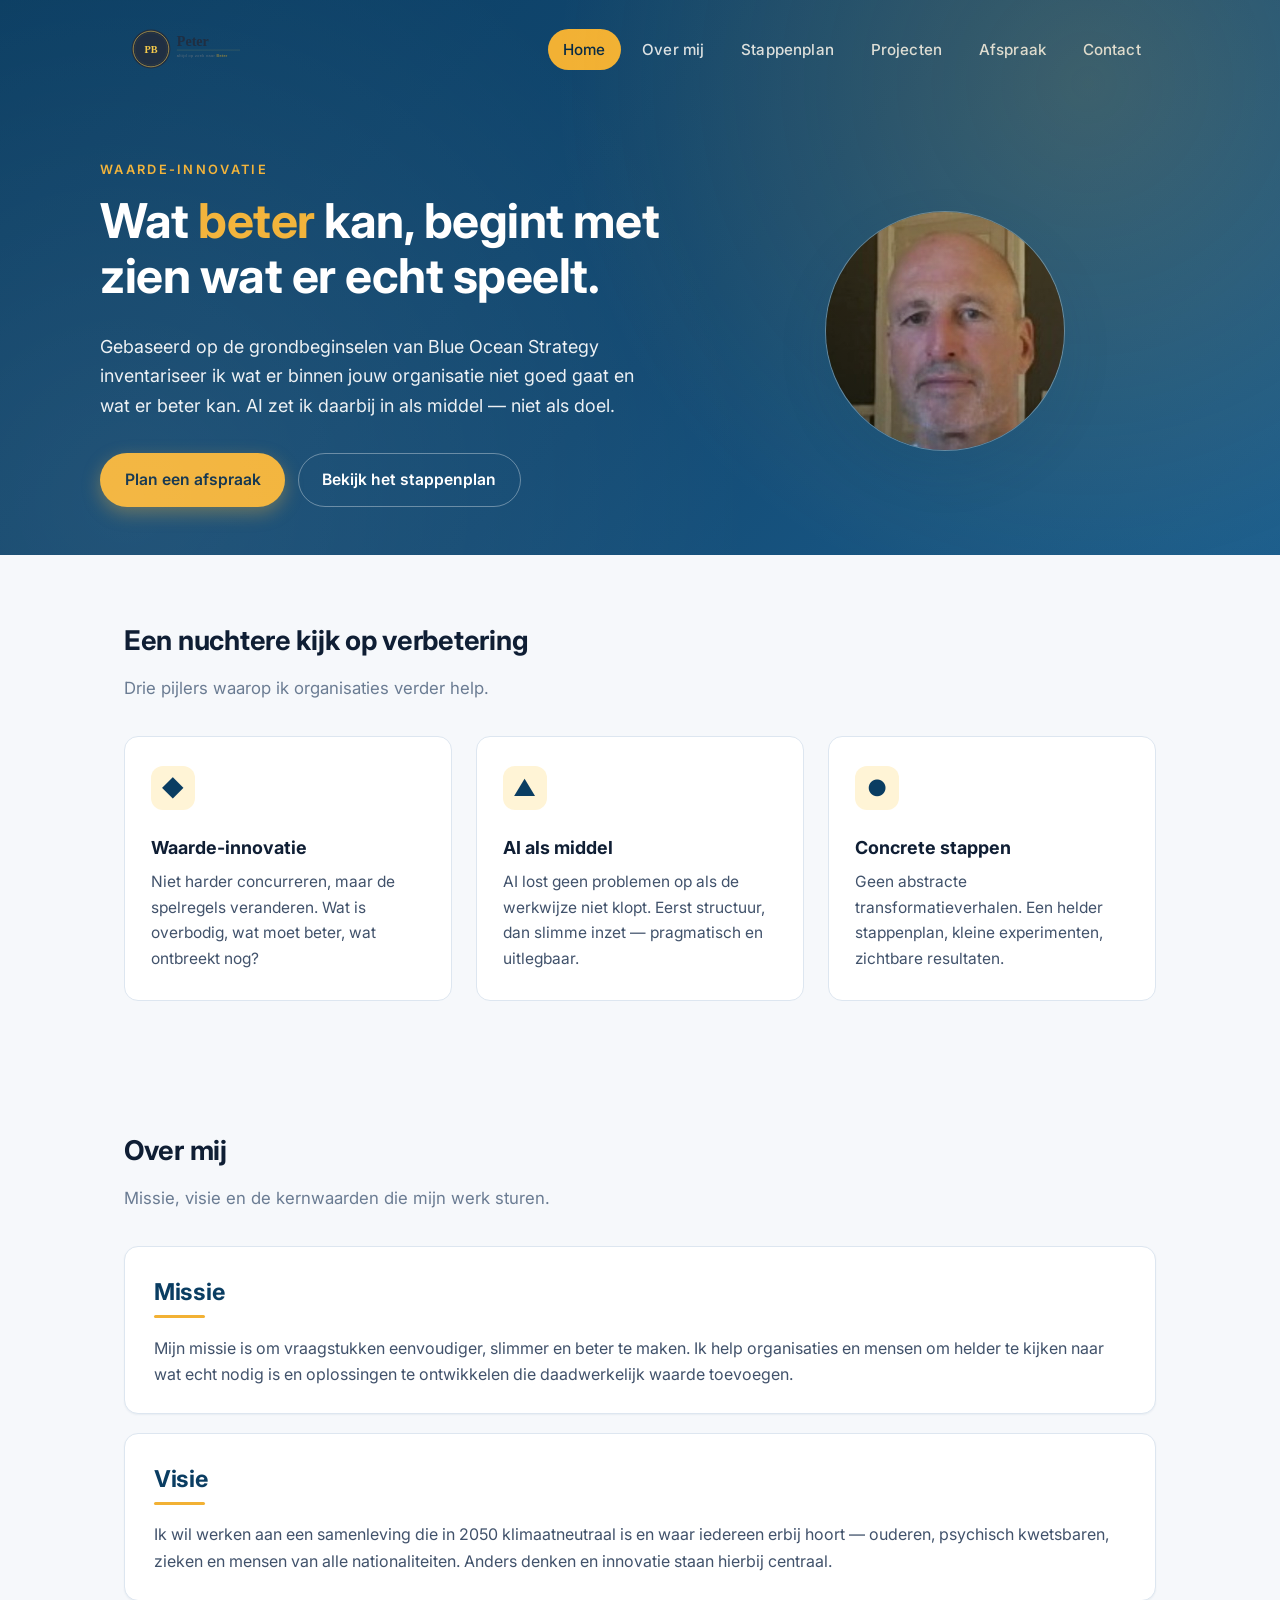
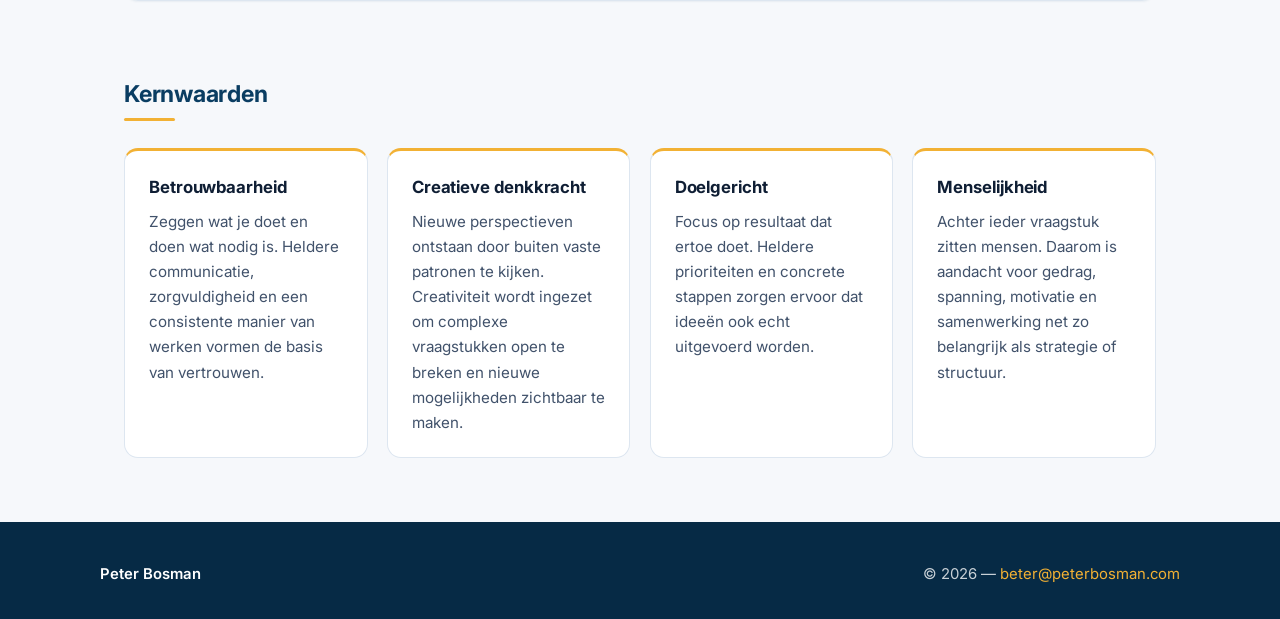
==== commit 8aeba329: "Use SVG logo in site header" ====
--- a/index.html
+++ b/index.html
@@ -15,11 +15,7 @@
         <div class="header-inner">
             <div class="header-row">
                 <a class="brand" href="index.html">
-                    <span class="brand-mark">PB</span>
-                    <span class="brand-text">
-                        <span class="brand-name">Peter</span>
-                        <span class="brand-tagline">altijd op zoek naar Beter</span>
-                    </span>
+                    <img class="brand-logo" src="images/peter_bosman_logo.svg" alt="Peter Bosman - altijd op zoek naar Beter">
                 </a>
                 <nav class="site-nav" aria-label="Hoofdmenu">
                     <a href="index.html" class="active">Home</a>
--- a/styles/style.css
+++ b/styles/style.css
@@ -77,11 +77,17 @@
 .brand {
     display: flex;
     align-items: center;
-    gap: 1.1em;
     text-decoration: none;
     color: #fff;
 }
 .brand:hover { text-decoration: none; }
+.brand-logo {
+    display: block;
+    height: 54px;
+    width: auto;
+    max-width: min(100%, 215px);
+    flex-shrink: 0;
+}
 .brand-mark {
     width: 54px;
     height: 54px;
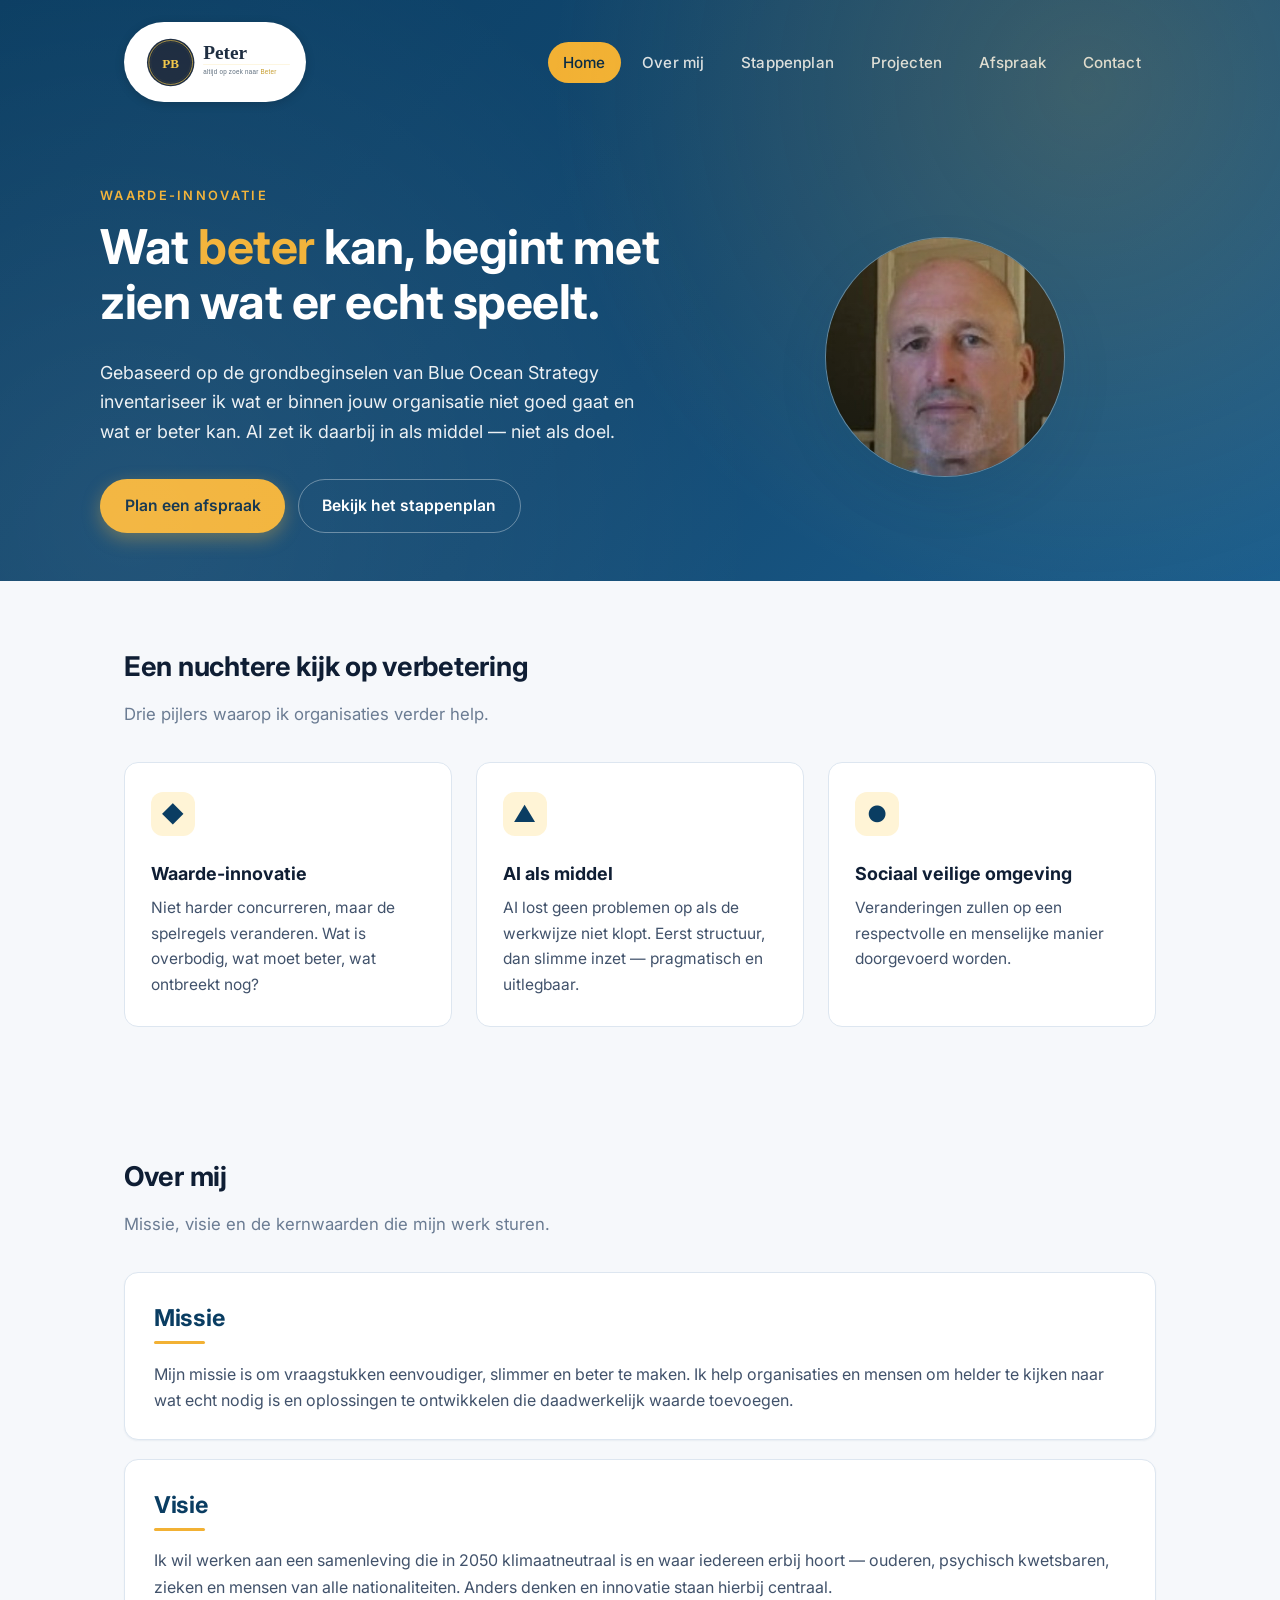
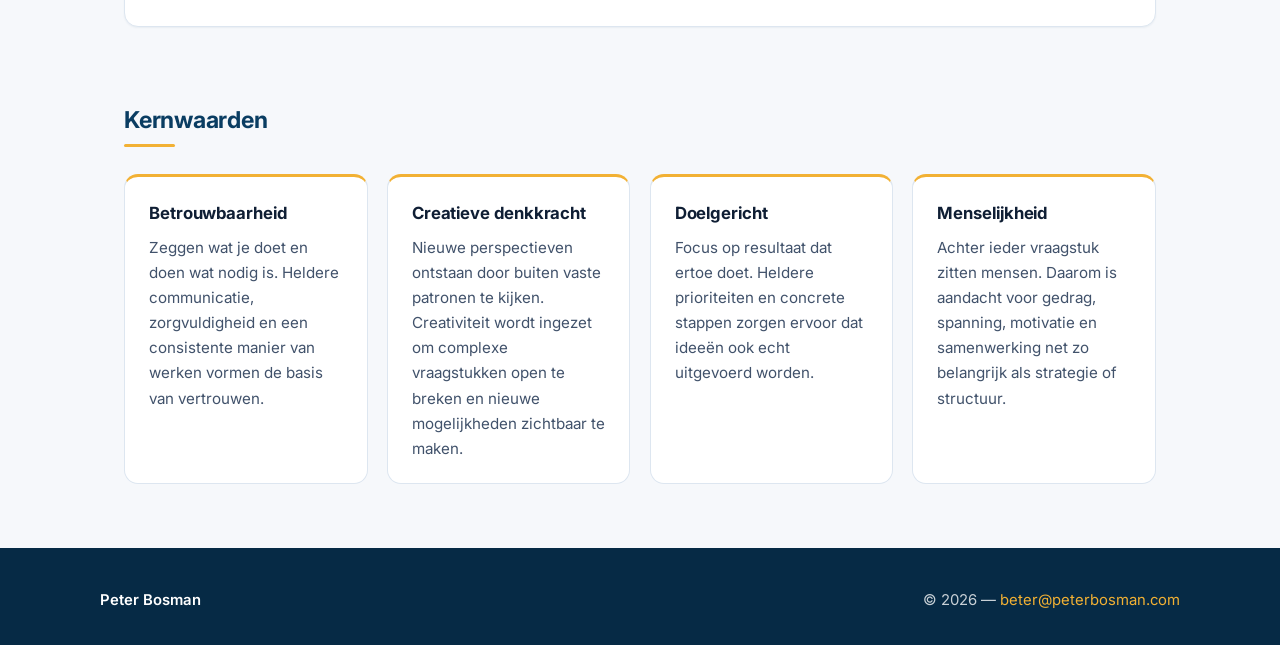
==== commit 6d8aea99: "Update pillar wording" ====
--- a/index.html
+++ b/index.html
@@ -71,8 +71,8 @@
                 </article>
                 <article class="pillar">
                     <div class="pillar-icon">●</div>
-                    <h3>Concrete stappen</h3>
-                    <p>Geen abstracte transformatieverhalen. Een helder stappenplan, kleine experimenten, zichtbare resultaten.</p>
+                    <h3>Sociaal veilige omgeving</h3>
+                    <p>Veranderingen zullen op een respectvolle en menselijke manier doorgevoerd worden.</p>
                 </article>
             </div>
         </section>
--- a/styles/style.css
+++ b/styles/style.css
@@ -83,9 +83,14 @@
 .brand:hover { text-decoration: none; }
 .brand-logo {
     display: block;
-    height: 54px;
+    height: 80px;
     width: auto;
-    max-width: min(100%, 215px);
+    max-width: min(100%, 320px);
+    padding: 0.35rem 0.8rem;
+    background: #fff;
+    border-radius: 999px;
+    box-shadow: 0 2px 10px rgba(0, 0, 0, 0.18);
+    box-sizing: border-box;
     flex-shrink: 0;
 }
 .brand-mark {
